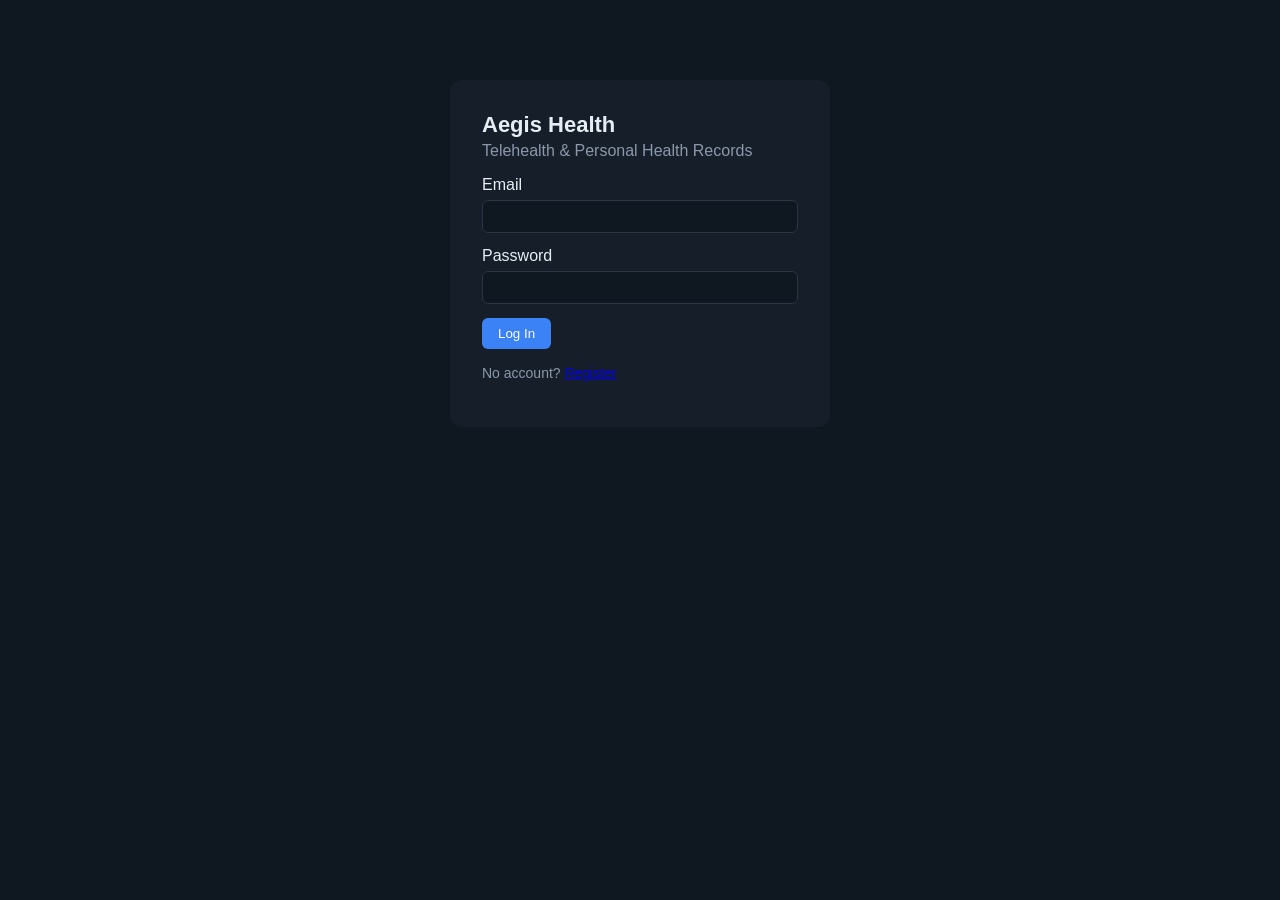
==== frontend/dashboard.html @ d4911ca4 "ready!!!" ====
<!DOCTYPE html>
<html lang="en">
<head>
<meta charset="UTF-8">
<title>Aegis Health - Dashboard</title>
<link rel="stylesheet" href="style.css">
</head>
<body>
  <nav>
    <span class="brand">Aegis Health</span>
    <span id="whoami"></span>
    <button id="logout">Log out</button>
  </nav>

  <main class="grid">
    <section class="card">
      <h2>My Records</h2>
      <button id="loadRecords">Refresh</button>
      <div id="records"></div>
      <h3>Add note</h3>
      <input id="recTitle" placeholder="Title">
      <textarea id="recContent" placeholder="Content"></textarea>
      <button id="addRecord">Add</button>
    </section>

    <section class="card">
      <h2>Look up a record by ID</h2>
      <!-- Direct object reference lookup, exactly as a client would expose it -->
      <input id="lookupId" type="number" placeholder="Record ID">
      <button id="lookupBtn">Fetch</button>
      <pre id="lookupResult"></pre>
    </section>

    <section class="card">
      <h2>Import lab report from URL</h2>
      <input id="importTitle" placeholder="Title">
      <input id="importUrl" placeholder="https://provider.example.com/report.pdf">
      <button id="importBtn">Import</button>
      <pre id="importResult"></pre>
    </section>

    <section class="card">
      <h2>Prescriptions & Refills</h2>
      <input id="rxPatientId" type="number" placeholder="Patient ID">
      <button id="loadRx">Load</button>
      <div id="rxList"></div>
      <h3>Request refill</h3>
      <input id="refillPrescriptionId" type="number" placeholder="Prescription ID">
      <input id="refillQty" type="number" placeholder="Quantity">
      <button id="refillBtn">Request Refill</button>
      <pre id="refillResult"></pre>
    </section>

    <section class="card">
      <h2>AI Symptom Checker</h2>
      <div id="chatLog"></div>
      <input id="chatInput" placeholder="Describe your symptoms...">
      <button id="chatSend">Send</button>
    </section>

    <section class="card">
      <h2>Messages</h2>
      <input id="msgTo" type="number" placeholder="Recipient user ID">
      <input id="msgBody" placeholder="Message">
      <button id="msgSend">Send</button>
      <input id="threadWith" type="number" placeholder="View thread with user ID">
      <button id="threadLoad">Load thread</button>
      <div id="msgThread"></div>
    </section>
  </main>

  <script src="app.js"></script>
  <script>
    (async () => {
      try {
        const me = await api('/api/v2/auth/me', 'GET');
        document.getElementById('whoami').textContent = `${me.full_name} (${me.role}, id ${me.id})`;
      } catch (e) {
        window.location.href = 'index.html';
      }
    })();

    document.getElementById('logout').onclick = () => {
      localStorage.clear();
      window.location.href = 'index.html';
    };

    document.getElementById('loadRecords').onclick = async () => {
      const recs = await api('/api/v2/records', 'GET');
      document.getElementById('records').innerHTML = recs.map(r =>
        `<div class="rec"><b>#${r.id} ${r.title}</b> (${r.record_type})<br>${r.content_text || ''}</div>`
      ).join('');
    };

    document.getElementById('addRecord').onclick = async () => {
      await api('/api/v2/records', 'POST', {
        title: document.getElementById('recTitle').value,
        record_type: 'note',
        content_text: document.getElementById('recContent').value,
      });
      document.getElementById('loadRecords').click();
    };

    document.getElementById('lookupBtn').onclick = async () => {
      const id = document.getElementById('lookupId').value;
      try {
        const rec = await api(`/api/v2/records/${id}`, 'GET');
        document.getElementById('lookupResult').textContent = JSON.stringify(rec, null, 2);
      } catch (e) {
        document.getElementById('lookupResult').textContent = e.message;
      }
    };

    document.getElementById('importBtn').onclick = async () => {
      try {
        const rec = await api('/api/v2/records/fetch-from-url', 'POST', {
          title: document.getElementById('importTitle').value,
          source_url: document.getElementById('importUrl').value,
        });
        document.getElementById('importResult').textContent = JSON.stringify(rec, null, 2);
      } catch (e) {
        document.getElementById('importResult').textContent = e.message;
      }
    };

    document.getElementById('loadRx').onclick = async () => {
      const pid = document.getElementById('rxPatientId').value;
      try {
        const list = await api(`/api/v2/pharmacy/prescriptions/${pid}`, 'GET');
        document.getElementById('rxList').innerHTML = list.map(p =>
          `<div>#${p.id} ${p.medication} qty ${p.quantity} refills ${p.refills_used}/${p.refills_allowed} $${p.unit_price}</div>`
        ).join('');
      } catch (e) {
        document.getElementById('rxList').textContent = e.message;
      }
    };

    document.getElementById('refillBtn').onclick = async () => {
      try {
        const res = await api('/api/v2/pharmacy/refill', 'POST', {
          prescription_id: Number(document.getElementById('refillPrescriptionId').value),
          quantity: Number(document.getElementById('refillQty').value),
        });
        document.getElementById('refillResult').textContent = JSON.stringify(res, null, 2);
      } catch (e) {
        document.getElementById('refillResult').textContent = e.message;
      }
    };

    let chatSessionId = null;
    document.getElementById('chatSend').onclick = async () => {
      const input = document.getElementById('chatInput');
      const text = input.value;
      const res = await api('/api/v2/chatbot/chat', 'POST', { session_id: chatSessionId, message: text });
      chatSessionId = res.session_id;
      const log = document.getElementById('chatLog');
      // NOTE: intentionally using innerHTML with unsanitized reply content -
      // reflected/stored XSS surface if the assistant ever echoes injected
      // HTML from a record back into `reply`.
      log.innerHTML += `<div class="you">You: ${text}</div><div class="bot">Assistant: ${res.reply}</div>`;
      input.value = '';
    };

    document.getElementById('msgSend').onclick = async () => {
      await api('/api/v2/messages', 'POST', {
        recipient_id: Number(document.getElementById('msgTo').value),
        body: document.getElementById('msgBody').value,
      });
      document.getElementById('msgBody').value = '';
    };

    document.getElementById('threadLoad').onclick = async () => {
      const uid = document.getElementById('threadWith').value;
      const msgs = await api(`/api/v2/messages/thread/${uid}`, 'GET');
      document.getElementById('msgThread').innerHTML = msgs.map(m =>
        `<div>[${m.sender_id} -> ${m.recipient_id}] ${m.body}</div>`
      ).join('');
    };
  </script>
</body>
</html>
---- frontend/style.css ----
* { box-sizing: border-box; font-family: -apple-system, Segoe UI, Roboto, sans-serif; }
body { margin: 0; background: #0f1720; color: #e6edf3; }
.auth-box { max-width: 380px; margin: 80px auto; background: #161e2a; padding: 32px; border-radius: 12px; }
.auth-box h1 { margin: 0 0 4px; font-size: 22px; }
.sub { color: #8b98a8; margin-top: 0; }
input, textarea, select { width: 100%; padding: 8px; margin: 6px 0 14px; border-radius: 6px; border: 1px solid #2a3644; background: #0f1720; color: #e6edf3; }
button { background: #3b82f6; color: white; border: none; padding: 8px 16px; border-radius: 6px; cursor: pointer; }
button:hover { background: #2563eb; }
.error { color: #f87171; }
.hint { color: #8b98a8; font-size: 14px; }
nav { display: flex; align-items: center; gap: 16px; padding: 14px 24px; background: #161e2a; }
.brand { font-weight: 700; }
#whoami { flex: 1; color: #8b98a8; }
.grid { display: grid; grid-template-columns: repeat(auto-fit, minmax(320px, 1fr)); gap: 16px; padding: 24px; }
.card { background: #161e2a; padding: 18px; border-radius: 10px; }
.card h2 { margin-top: 0; font-size: 16px; }
.rec { background: #0f1720; padding: 8px; border-radius: 6px; margin-bottom: 6px; }
pre { background: #0f1720; padding: 10px; border-radius: 6px; white-space: pre-wrap; word-break: break-all; }
#chatLog { max-height: 220px; overflow-y: auto; margin-bottom: 10px; }
.you { color: #8b98a8; }
.bot { color: #60a5fa; margin-bottom: 8px; }
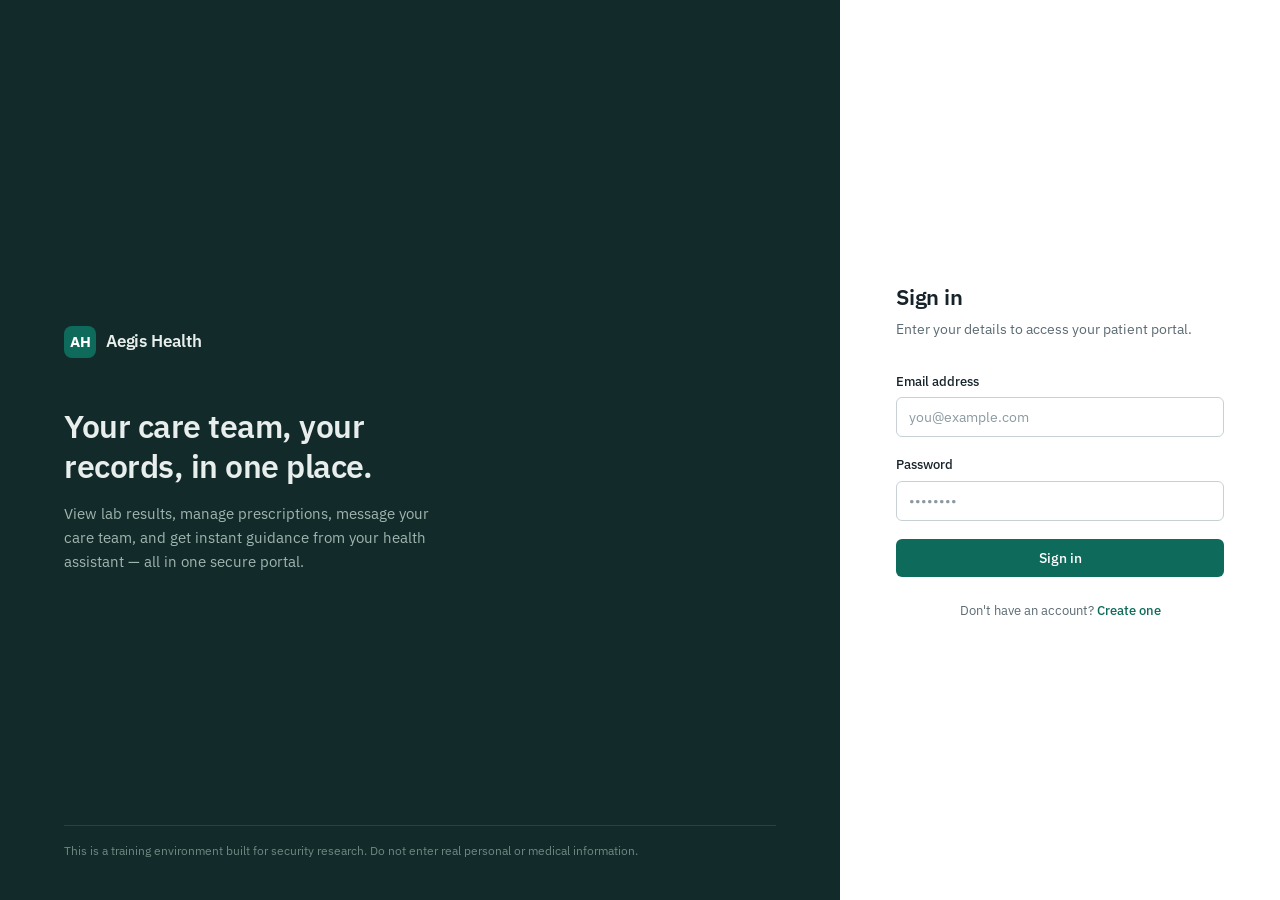
==== commit 7949ca1b: "Redesign frontend: sidebar navigation, clinical UI, remove single-page layout" ====
--- a/frontend/dashboard.html
+++ b/frontend/dashboard.html
@@ -2,79 +2,294 @@
 <html lang="en">
 <head>
 <meta charset="UTF-8">
-<title>Aegis Health - Dashboard</title>
+<meta name="viewport" content="width=device-width, initial-scale=1">
+<title>Aegis Health — Patient Portal</title>
 <link rel="stylesheet" href="style.css">
 </head>
 <body>
-  <nav>
-    <span class="brand">Aegis Health</span>
-    <span id="whoami"></span>
-    <button id="logout">Log out</button>
-  </nav>
-
-  <main class="grid">
-    <section class="card">
-      <h2>My Records</h2>
-      <button id="loadRecords">Refresh</button>
-      <div id="records"></div>
-      <h3>Add note</h3>
-      <input id="recTitle" placeholder="Title">
-      <textarea id="recContent" placeholder="Content"></textarea>
-      <button id="addRecord">Add</button>
-    </section>
-
-    <section class="card">
-      <h2>Look up a record by ID</h2>
-      <!-- Direct object reference lookup, exactly as a client would expose it -->
-      <input id="lookupId" type="number" placeholder="Record ID">
-      <button id="lookupBtn">Fetch</button>
-      <pre id="lookupResult"></pre>
-    </section>
-
-    <section class="card">
-      <h2>Import lab report from URL</h2>
-      <input id="importTitle" placeholder="Title">
-      <input id="importUrl" placeholder="https://provider.example.com/report.pdf">
-      <button id="importBtn">Import</button>
-      <pre id="importResult"></pre>
-    </section>
-
-    <section class="card">
-      <h2>Prescriptions & Refills</h2>
-      <input id="rxPatientId" type="number" placeholder="Patient ID">
-      <button id="loadRx">Load</button>
-      <div id="rxList"></div>
-      <h3>Request refill</h3>
-      <input id="refillPrescriptionId" type="number" placeholder="Prescription ID">
-      <input id="refillQty" type="number" placeholder="Quantity">
-      <button id="refillBtn">Request Refill</button>
-      <pre id="refillResult"></pre>
-    </section>
-
-    <section class="card">
-      <h2>AI Symptom Checker</h2>
-      <div id="chatLog"></div>
-      <input id="chatInput" placeholder="Describe your symptoms...">
-      <button id="chatSend">Send</button>
-    </section>
-
-    <section class="card">
-      <h2>Messages</h2>
-      <input id="msgTo" type="number" placeholder="Recipient user ID">
-      <input id="msgBody" placeholder="Message">
-      <button id="msgSend">Send</button>
-      <input id="threadWith" type="number" placeholder="View thread with user ID">
-      <button id="threadLoad">Load thread</button>
-      <div id="msgThread"></div>
-    </section>
-  </main>
+  <div class="app-shell">
+
+    <aside class="sidebar">
+      <div class="mark">
+        <div class="mark-icon">AH</div>
+        <div class="mark-text">Aegis Health</div>
+      </div>
+      <nav>
+        <div class="nav-item active" data-section="overview">
+          <span class="nav-icon"><svg viewBox="0 0 24 24" fill="none" stroke="currentColor" stroke-width="1.8"><rect x="3" y="3" width="7" height="9" rx="1.5"/><rect x="14" y="3" width="7" height="5" rx="1.5"/><rect x="14" y="12" width="7" height="9" rx="1.5"/><rect x="3" y="16" width="7" height="5" rx="1.5"/></svg></span>
+          Overview
+        </div>
+        <div class="nav-item" data-section="records">
+          <span class="nav-icon"><svg viewBox="0 0 24 24" fill="none" stroke="currentColor" stroke-width="1.8"><path d="M14 2H6a2 2 0 0 0-2 2v16a2 2 0 0 0 2 2h12a2 2 0 0 0 2-2V8z"/><path d="M14 2v6h6"/><path d="M9 13h6M9 17h6"/></svg></span>
+          Health Records
+        </div>
+        <div class="nav-item" data-section="pharmacy">
+          <span class="nav-icon"><svg viewBox="0 0 24 24" fill="none" stroke="currentColor" stroke-width="1.8"><rect x="3" y="7" width="18" height="13" rx="1.5"/><path d="M8 7V5a2 2 0 0 1 2-2h4a2 2 0 0 1 2 2v2"/><path d="M12 11v5M9.5 13.5h5"/></svg></span>
+          Prescriptions
+        </div>
+        <div class="nav-item" data-section="messages">
+          <span class="nav-icon"><svg viewBox="0 0 24 24" fill="none" stroke="currentColor" stroke-width="1.8"><path d="M21 15a2 2 0 0 1-2 2H7l-4 4V5a2 2 0 0 1 2-2h14a2 2 0 0 1 2 2z"/></svg></span>
+          Messages
+        </div>
+        <div class="nav-item" data-section="assistant">
+          <span class="nav-icon"><svg viewBox="0 0 24 24" fill="none" stroke="currentColor" stroke-width="1.8"><circle cx="12" cy="12" r="9"/><path d="M9 10h.01M15 10h.01M9.5 15a3.5 3.5 0 0 0 5 0"/></svg></span>
+          AI Assistant
+        </div>
+        <div class="nav-item" data-section="import">
+          <span class="nav-icon"><svg viewBox="0 0 24 24" fill="none" stroke="currentColor" stroke-width="1.8"><path d="M12 3v12m0 0l-4-4m4 4l4-4"/><path d="M4 17v2a2 2 0 0 0 2 2h12a2 2 0 0 0 2-2v-2"/></svg></span>
+          Import Records
+        </div>
+      </nav>
+      <div class="sidebar-footer">
+        <div class="identity">
+          <div class="avatar" id="avatarInitial">·</div>
+          <div class="identity-text">
+            <div class="identity-name" id="whoamiName">Loading…</div>
+            <div class="identity-role" id="whoamiRole">&nbsp;</div>
+          </div>
+        </div>
+        <button class="logout-link" id="logout">Sign out</button>
+      </div>
+    </aside>
+
+    <div class="main">
+      <div class="topbar">
+        <h1 id="pageTitle">Overview</h1>
+        <div class="topbar-meta" id="pageMeta"></div>
+      </div>
+
+      <div class="content">
+
+        <!-- ── OVERVIEW ───────────────────────────────── -->
+        <section class="section-view active" id="view-overview">
+          <div class="panel">
+            <div class="panel-header">
+              <div>
+                <h2>Look up a record</h2>
+                <div class="panel-sub">Fetch any record by its ID</div>
+              </div>
+            </div>
+            <div class="panel-body">
+              <div class="inline-form">
+                <div class="field">
+                  <label>Record ID</label>
+                  <input id="lookupId" type="number" placeholder="e.g. 3">
+                </div>
+                <button class="btn-secondary" id="lookupBtn">Fetch record</button>
+              </div>
+              <div class="result-box" id="lookupResult" style="display:none;"></div>
+            </div>
+          </div>
+
+          <div class="panel">
+            <div class="panel-header">
+              <div>
+                <h2>My health records</h2>
+                <div class="panel-sub">Recent entries from you and your care team</div>
+              </div>
+              <button class="btn-secondary btn-sm" id="refreshOverview">Refresh</button>
+            </div>
+            <div class="panel-body flush" id="overviewRecords">
+              <div class="empty-state">Click refresh to load your records.</div>
+            </div>
+          </div>
+        </section>
+
+        <!-- ── RECORDS ────────────────────────────────── -->
+        <section class="section-view" id="view-records">
+          <div class="panel">
+            <div class="panel-header">
+              <div>
+                <h2>My health records</h2>
+                <div class="panel-sub">Lab reports, imaging, and notes</div>
+              </div>
+              <button class="btn-secondary btn-sm" id="loadRecords">Refresh</button>
+            </div>
+            <div class="panel-body flush" id="records"></div>
+          </div>
+
+          <div class="panel">
+            <div class="panel-header">
+              <div>
+                <h2>Add a note</h2>
+                <div class="panel-sub">Add a personal note to your record</div>
+              </div>
+            </div>
+            <div class="panel-body">
+              <div class="field">
+                <label>Title</label>
+                <input id="recTitle" placeholder="e.g. Follow-up reminder">
+              </div>
+              <div class="field">
+                <label>Content</label>
+                <textarea id="recContent" placeholder="Write your note…"></textarea>
+              </div>
+              <button class="btn-primary" style="width:auto;" id="addRecord">Add note</button>
+            </div>
+          </div>
+        </section>
+
+        <!-- ── PHARMACY ───────────────────────────────── -->
+        <section class="section-view" id="view-pharmacy">
+          <div class="panel">
+            <div class="panel-header">
+              <div>
+                <h2>Prescriptions</h2>
+                <div class="panel-sub">View active prescriptions by patient ID</div>
+              </div>
+            </div>
+            <div class="panel-body">
+              <div class="inline-form">
+                <div class="field">
+                  <label>Patient ID</label>
+                  <input id="rxPatientId" type="number" placeholder="e.g. 1">
+                </div>
+                <button class="btn-secondary" id="loadRx">Load</button>
+              </div>
+            </div>
+            <div class="panel-body flush" id="rxList"></div>
+          </div>
+
+          <div class="panel">
+            <div class="panel-header">
+              <div>
+                <h2>Request a refill</h2>
+                <div class="panel-sub">Request additional medication on an active prescription</div>
+              </div>
+            </div>
+            <div class="panel-body">
+              <div class="form-row">
+                <div class="field">
+                  <label>Prescription ID</label>
+                  <input id="refillPrescriptionId" type="number" placeholder="e.g. 1">
+                </div>
+                <div class="field">
+                  <label>Quantity</label>
+                  <input id="refillQty" type="number" placeholder="e.g. 30">
+                </div>
+              </div>
+              <button class="btn-primary" style="width:auto;" id="refillBtn">Request refill</button>
+              <div class="result-box" id="refillResult" style="display:none;"></div>
+            </div>
+          </div>
+        </section>
+
+        <!-- ── MESSAGES ───────────────────────────────── -->
+        <section class="section-view" id="view-messages">
+          <div class="panel">
+            <div class="panel-header">
+              <div>
+                <h2>Send a message</h2>
+                <div class="panel-sub">Message a member of your care team</div>
+              </div>
+            </div>
+            <div class="panel-body">
+              <div class="form-row">
+                <div class="field">
+                  <label>Recipient user ID</label>
+                  <input id="msgTo" type="number" placeholder="e.g. 3">
+                </div>
+              </div>
+              <div class="field">
+                <label>Message</label>
+                <textarea id="msgBody" placeholder="Write your message…"></textarea>
+              </div>
+              <button class="btn-primary" style="width:auto;" id="msgSend">Send message</button>
+            </div>
+          </div>
+
+          <div class="panel">
+            <div class="panel-header">
+              <div>
+                <h2>View a thread</h2>
+                <div class="panel-sub">View messages exchanged with a user ID</div>
+              </div>
+            </div>
+            <div class="panel-body">
+              <div class="inline-form">
+                <div class="field">
+                  <label>User ID</label>
+                  <input id="threadWith" type="number" placeholder="e.g. 3">
+                </div>
+                <button class="btn-secondary" id="threadLoad">Load thread</button>
+              </div>
+            </div>
+            <div class="panel-body flush" id="msgThread"></div>
+          </div>
+        </section>
+
+        <!-- ── AI ASSISTANT ───────────────────────────── -->
+        <section class="section-view" id="view-assistant">
+          <div class="panel">
+            <div class="panel-header">
+              <div>
+                <h2>AI symptom checker</h2>
+                <div class="panel-sub">Describe how you're feeling for general guidance</div>
+              </div>
+            </div>
+            <div class="chat-thread" id="chatLog"></div>
+            <div class="chat-input-row">
+              <input id="chatInput" placeholder="Describe your symptoms…">
+              <button class="btn-primary" style="width:auto;" id="chatSend">Send</button>
+            </div>
+            <div class="disclaimer-note">This assistant does not provide medical diagnoses. For emergencies, contact your care team directly.</div>
+          </div>
+        </section>
+
+        <!-- ── IMPORT ─────────────────────────────────── -->
+        <section class="section-view" id="view-import">
+          <div class="panel">
+            <div class="panel-header">
+              <div>
+                <h2>Import a lab report</h2>
+                <div class="panel-sub">Import results from an external provider by URL</div>
+              </div>
+            </div>
+            <div class="panel-body">
+              <div class="field">
+                <label>Title</label>
+                <input id="importTitle" placeholder="e.g. Quest Diagnostics — Q3 Panel">
+              </div>
+              <div class="field">
+                <label>Source URL</label>
+                <input id="importUrl" placeholder="https://provider.example.com/report.pdf">
+              </div>
+              <button class="btn-primary" style="width:auto;" id="importBtn">Import record</button>
+              <div class="result-box" id="importResult" style="display:none;"></div>
+            </div>
+          </div>
+        </section>
+
+      </div>
+    </div>
+  </div>
 
   <script src="app.js"></script>
   <script>
+    // ── Navigation ─────────────────────────────────────────
+    const titles = {
+      overview: 'Overview', records: 'Health Records', pharmacy: 'Prescriptions',
+      messages: 'Messages', assistant: 'AI Assistant', import: 'Import Records'
+    };
+    document.querySelectorAll('.nav-item').forEach(item => {
+      item.addEventListener('click', () => {
+        document.querySelectorAll('.nav-item').forEach(n => n.classList.remove('active'));
+        document.querySelectorAll('.section-view').forEach(v => v.classList.remove('active'));
+        item.classList.add('active');
+        const key = item.dataset.section;
+        document.getElementById('view-' + key).classList.add('active');
+        document.getElementById('pageTitle').textContent = titles[key];
+      });
+    });
+
+    // ── Identity ───────────────────────────────────────────
     (async () => {
       try {
         const me = await api('/api/v2/auth/me', 'GET');
-        document.getElementById('whoami').textContent = `${me.full_name} (${me.role}, id ${me.id})`;
+        document.getElementById('whoamiName').textContent = me.full_name;
+        document.getElementById('whoamiRole').textContent = me.role;
+        document.getElementById('avatarInitial').textContent = me.full_name.charAt(0).toUpperCase();
+        document.getElementById('pageMeta').textContent = `Patient ID: ${me.id}`;
       } catch (e) {
         window.location.href = 'index.html';
       }
@@ -85,11 +300,31 @@
       window.location.href = 'index.html';
     };
 
+    // ── Records rendering helper ─────────────────────────────
+    function renderRecords(recs, target) {
+      if (!recs.length) {
+        target.innerHTML = '<div class="empty-state">No records yet.</div>';
+        return;
+      }
+      target.innerHTML = recs.map(r => `
+        <div class="row-item">
+          <div>
+            <div class="row-title">${r.title || '(untitled)'}</div>
+            <div class="row-meta">#${r.id} · ${new Date(r.created_at).toLocaleDateString()}</div>
+            ${r.content_text ? `<div class="row-body">${r.content_text}</div>` : ''}
+          </div>
+          <span class="tag">${r.record_type}</span>
+        </div>
+      `).join('');
+    }
+
     document.getElementById('loadRecords').onclick = async () => {
       const recs = await api('/api/v2/records', 'GET');
-      document.getElementById('records').innerHTML = recs.map(r =>
-        `<div class="rec"><b>#${r.id} ${r.title}</b> (${r.record_type})<br>${r.content_text || ''}</div>`
-      ).join('');
+      renderRecords(recs, document.getElementById('records'));
+    };
+    document.getElementById('refreshOverview').onclick = async () => {
+      const recs = await api('/api/v2/records', 'GET');
+      renderRecords(recs, document.getElementById('overviewRecords'));
     };
 
     document.getElementById('addRecord').onclick = async () => {
@@ -98,52 +333,68 @@
         record_type: 'note',
         content_text: document.getElementById('recContent').value,
       });
+      document.getElementById('recTitle').value = '';
+      document.getElementById('recContent').value = '';
       document.getElementById('loadRecords').click();
     };
 
     document.getElementById('lookupBtn').onclick = async () => {
       const id = document.getElementById('lookupId').value;
+      const box = document.getElementById('lookupResult');
+      box.style.display = 'block';
       try {
         const rec = await api(`/api/v2/records/${id}`, 'GET');
-        document.getElementById('lookupResult').textContent = JSON.stringify(rec, null, 2);
+        box.textContent = JSON.stringify(rec, null, 2);
       } catch (e) {
-        document.getElementById('lookupResult').textContent = e.message;
+        box.textContent = e.message;
       }
     };
 
     document.getElementById('importBtn').onclick = async () => {
+      const box = document.getElementById('importResult');
+      box.style.display = 'block';
       try {
         const rec = await api('/api/v2/records/fetch-from-url', 'POST', {
           title: document.getElementById('importTitle').value,
           source_url: document.getElementById('importUrl').value,
         });
-        document.getElementById('importResult').textContent = JSON.stringify(rec, null, 2);
+        box.textContent = JSON.stringify(rec, null, 2);
       } catch (e) {
-        document.getElementById('importResult').textContent = e.message;
+        box.textContent = e.message;
       }
     };
 
     document.getElementById('loadRx').onclick = async () => {
       const pid = document.getElementById('rxPatientId').value;
+      const target = document.getElementById('rxList');
       try {
         const list = await api(`/api/v2/pharmacy/prescriptions/${pid}`, 'GET');
-        document.getElementById('rxList').innerHTML = list.map(p =>
-          `<div>#${p.id} ${p.medication} qty ${p.quantity} refills ${p.refills_used}/${p.refills_allowed} $${p.unit_price}</div>`
-        ).join('');
+        if (!list.length) { target.innerHTML = '<div class="empty-state">No prescriptions found.</div>'; return; }
+        target.innerHTML = list.map(p => `
+          <div class="row-item">
+            <div>
+              <div class="row-title">${p.medication}</div>
+              <div class="row-meta">#${p.id} · Qty ${p.quantity} · Refills ${p.refills_used}/${p.refills_allowed} · $${p.unit_price}/unit</div>
+            </div>
+            <span class="tag ${p.status === 'active' ? '' : 'tag-warning'}">${p.status}</span>
+          </div>
+        `).join('');
       } catch (e) {
-        document.getElementById('rxList').textContent = e.message;
+        target.innerHTML = `<div class="empty-state">${e.message}</div>`;
       }
     };
 
     document.getElementById('refillBtn').onclick = async () => {
+      const box = document.getElementById('refillResult');
+      box.style.display = 'block';
       try {
         const res = await api('/api/v2/pharmacy/refill', 'POST', {
           prescription_id: Number(document.getElementById('refillPrescriptionId').value),
           quantity: Number(document.getElementById('refillQty').value),
         });
-        document.getElementById('refillResult').textContent = JSON.stringify(res, null, 2);
+        box.textContent = JSON.stringify(res, null, 2);
       } catch (e) {
-        document.getElementById('refillResult').textContent = e.message;
+        box.textContent = e.message;
       }
     };
 
@@ -151,15 +402,19 @@
     document.getElementById('chatSend').onclick = async () => {
       const input = document.getElementById('chatInput');
       const text = input.value;
+      if (!text.trim()) return;
+      const log = document.getElementById('chatLog');
+      log.innerHTML += `<div class="chat-msg user"><div class="chat-bubble">${text}</div></div>`;
+      input.value = '';
+      log.scrollTop = log.scrollHeight;
       const res = await api('/api/v2/chatbot/chat', 'POST', { session_id: chatSessionId, message: text });
       chatSessionId = res.session_id;
-      const log = document.getElementById('chatLog');
-      // NOTE: intentionally using innerHTML with unsanitized reply content -
-      // reflected/stored XSS surface if the assistant ever echoes injected
-      // HTML from a record back into `reply`.
-      log.innerHTML += `<div class="you">You: ${text}</div><div class="bot">Assistant: ${res.reply}</div>`;
-      input.value = '';
-    };
+      log.innerHTML += `<div class="chat-msg assistant"><div class="chat-bubble">${res.reply}</div></div>`;
+      log.scrollTop = log.scrollHeight;
+    };
+    document.getElementById('chatInput').addEventListener('keydown', (e) => {
+      if (e.key === 'Enter') document.getElementById('chatSend').click();
+    });
 
     document.getElementById('msgSend').onclick = async () => {
       await api('/api/v2/messages', 'POST', {
@@ -171,11 +426,21 @@
 
     document.getElementById('threadLoad').onclick = async () => {
       const uid = document.getElementById('threadWith').value;
+      const target = document.getElementById('msgThread');
       const msgs = await api(`/api/v2/messages/thread/${uid}`, 'GET');
-      document.getElementById('msgThread').innerHTML = msgs.map(m =>
-        `<div>[${m.sender_id} -> ${m.recipient_id}] ${m.body}</div>`
-      ).join('');
-    };
+      if (!msgs.length) { target.innerHTML = '<div class="empty-state">No messages found.</div>'; return; }
+      target.innerHTML = msgs.map(m => `
+        <div class="row-item">
+          <div>
+            <div class="row-meta">From user #${m.sender_id} → To user #${m.recipient_id}</div>
+            <div class="row-body">${m.body}</div>
+          </div>
+        </div>
+      `).join('');
+    };
+
+    // Load overview records on first paint
+    document.getElementById('refreshOverview').click();
   </script>
 </body>
 </html>
--- a/frontend/style.css
+++ b/frontend/style.css
@@ -1,21 +1,525 @@
-* { box-sizing: border-box; font-family: -apple-system, Segoe UI, Roboto, sans-serif; }
-body { margin: 0; background: #0f1720; color: #e6edf3; }
-.auth-box { max-width: 380px; margin: 80px auto; background: #161e2a; padding: 32px; border-radius: 12px; }
-.auth-box h1 { margin: 0 0 4px; font-size: 22px; }
-.sub { color: #8b98a8; margin-top: 0; }
-input, textarea, select { width: 100%; padding: 8px; margin: 6px 0 14px; border-radius: 6px; border: 1px solid #2a3644; background: #0f1720; color: #e6edf3; }
-button { background: #3b82f6; color: white; border: none; padding: 8px 16px; border-radius: 6px; cursor: pointer; }
-button:hover { background: #2563eb; }
-.error { color: #f87171; }
-.hint { color: #8b98a8; font-size: 14px; }
-nav { display: flex; align-items: center; gap: 16px; padding: 14px 24px; background: #161e2a; }
-.brand { font-weight: 700; }
-#whoami { flex: 1; color: #8b98a8; }
-.grid { display: grid; grid-template-columns: repeat(auto-fit, minmax(320px, 1fr)); gap: 16px; padding: 24px; }
-.card { background: #161e2a; padding: 18px; border-radius: 10px; }
-.card h2 { margin-top: 0; font-size: 16px; }
-.rec { background: #0f1720; padding: 8px; border-radius: 6px; margin-bottom: 6px; }
-pre { background: #0f1720; padding: 10px; border-radius: 6px; white-space: pre-wrap; word-break: break-all; }
-#chatLog { max-height: 220px; overflow-y: auto; margin-bottom: 10px; }
-.you { color: #8b98a8; }
-.bot { color: #60a5fa; margin-bottom: 8px; }
+/* ──────────────────────────────────────────────────────────
+   Aegis Health — Design System
+   Clinical trust through restraint: light surfaces, one
+   accent color, generous whitespace, flat bordered panels.
+   ────────────────────────────────────────────────────────── */
+
+@import url('https://fonts.googleapis.com/css2?family=IBM+Plex+Sans:wght@400;500;600;700&family=IBM+Plex+Mono:wght@500&display=swap');
+
+:root {
+  --bg:          #F6F8F9;
+  --surface:     #FFFFFF;
+  --surface-alt: #EEF2F3;
+  --sidebar-bg:  #132A2A;
+  --sidebar-text:#AEC4C0;
+  --sidebar-text-active: #FFFFFF;
+  --primary:     #0E6B5C;
+  --primary-hover: #0A5447;
+  --primary-tint:#E4F1EE;
+  --text:        #16232A;
+  --text-muted:  #5B6B72;
+  --text-faint:  #8B9AA0;
+  --border:      #E0E6E8;
+  --border-strong: #C7D0D3;
+  --danger:      #B3261E;
+  --danger-tint: #FBEAE9;
+  --warning:     #8A5A00;
+  --warning-tint:#FCF2DC;
+  --success:     #0E6B5C;
+  --radius:      6px;
+  --shadow-sm:   0 1px 2px rgba(22,35,42,0.06);
+  --font:        'IBM Plex Sans', -apple-system, BlinkMacSystemFont, sans-serif;
+  --font-mono:   'IBM Plex Mono', monospace;
+}
+
+* { box-sizing: border-box; margin: 0; padding: 0; }
+
+html, body {
+  height: 100%;
+  font-family: var(--font);
+  background: var(--bg);
+  color: var(--text);
+  font-size: 14px;
+  line-height: 1.5;
+  -webkit-font-smoothing: antialiased;
+}
+
+/* ── Auth pages (login / register) ─────────────────────────── */
+
+.auth-shell {
+  min-height: 100vh;
+  display: flex;
+  background: var(--bg);
+}
+
+.auth-side {
+  flex: 1;
+  background: var(--sidebar-bg);
+  color: #E7EEEC;
+  display: flex;
+  flex-direction: column;
+  justify-content: center;
+  padding: 64px;
+  position: relative;
+}
+
+.auth-side .mark {
+  display: inline-flex;
+  align-items: center;
+  gap: 10px;
+  margin-bottom: 48px;
+}
+
+.auth-side .mark-icon {
+  width: 32px;
+  height: 32px;
+  border-radius: 8px;
+  background: var(--primary);
+  display: flex;
+  align-items: center;
+  justify-content: center;
+  font-weight: 700;
+  font-size: 15px;
+  color: white;
+}
+
+.auth-side .mark-text {
+  font-size: 17px;
+  font-weight: 600;
+  letter-spacing: -0.01em;
+}
+
+.auth-side h1 {
+  font-size: 32px;
+  font-weight: 600;
+  line-height: 1.25;
+  letter-spacing: -0.015em;
+  max-width: 420px;
+  margin-bottom: 16px;
+}
+
+.auth-side p {
+  color: #9FB5B0;
+  font-size: 15px;
+  max-width: 380px;
+  line-height: 1.6;
+}
+
+.auth-side .disclosure {
+  position: absolute;
+  bottom: 40px;
+  left: 64px;
+  right: 64px;
+  font-size: 12px;
+  color: #6E8882;
+  border-top: 1px solid #28423E;
+  padding-top: 16px;
+}
+
+.auth-form-panel {
+  width: 440px;
+  display: flex;
+  flex-direction: column;
+  justify-content: center;
+  padding: 64px 56px;
+  background: var(--surface);
+}
+
+.auth-form-panel h2 {
+  font-size: 22px;
+  font-weight: 600;
+  margin-bottom: 6px;
+  letter-spacing: -0.01em;
+}
+
+.auth-form-panel .sub {
+  color: var(--text-muted);
+  font-size: 14px;
+  margin-bottom: 32px;
+}
+
+.field { margin-bottom: 18px; }
+
+.field label {
+  display: block;
+  font-size: 13px;
+  font-weight: 500;
+  color: var(--text);
+  margin-bottom: 6px;
+}
+
+.field .hint {
+  font-size: 12px;
+  color: var(--text-faint);
+  margin-top: 4px;
+}
+
+input[type="text"],
+input[type="email"],
+input[type="password"],
+input[type="number"],
+textarea,
+select {
+  width: 100%;
+  padding: 10px 12px;
+  font-family: var(--font);
+  font-size: 14px;
+  color: var(--text);
+  background: var(--surface);
+  border: 1px solid var(--border-strong);
+  border-radius: var(--radius);
+  transition: border-color 0.12s ease;
+}
+
+input:focus, textarea:focus, select:focus {
+  outline: none;
+  border-color: var(--primary);
+  box-shadow: 0 0 0 3px var(--primary-tint);
+}
+
+input::placeholder, textarea::placeholder { color: var(--text-faint); }
+
+textarea { resize: vertical; min-height: 72px; }
+
+button, .btn {
+  font-family: var(--font);
+  font-size: 14px;
+  font-weight: 500;
+  border: none;
+  border-radius: var(--radius);
+  cursor: pointer;
+  transition: background 0.12s ease;
+}
+
+.btn-primary {
+  background: var(--primary);
+  color: white;
+  padding: 10px 18px;
+  width: 100%;
+}
+.btn-primary:hover { background: var(--primary-hover); }
+
+.btn-secondary {
+  background: var(--surface);
+  color: var(--text);
+  border: 1px solid var(--border-strong);
+  padding: 8px 14px;
+}
+.btn-secondary:hover { background: var(--surface-alt); }
+
+.btn-sm { padding: 6px 12px; font-size: 13px; }
+
+.error-banner {
+  background: var(--danger-tint);
+  color: var(--danger);
+  border: 1px solid #E8B4B0;
+  border-radius: var(--radius);
+  padding: 10px 12px;
+  font-size: 13px;
+  margin-bottom: 16px;
+  display: none;
+}
+.error-banner.show { display: block; }
+
+.auth-switch {
+  margin-top: 24px;
+  font-size: 13px;
+  color: var(--text-muted);
+  text-align: center;
+}
+.auth-switch a { color: var(--primary); text-decoration: none; font-weight: 500; }
+.auth-switch a:hover { text-decoration: underline; }
+
+/* ── App shell ──────────────────────────────────────────────── */
+
+.app-shell {
+  display: flex;
+  min-height: 100vh;
+}
+
+.sidebar {
+  width: 236px;
+  background: var(--sidebar-bg);
+  color: var(--sidebar-text);
+  display: flex;
+  flex-direction: column;
+  flex-shrink: 0;
+  position: fixed;
+  top: 0; left: 0; bottom: 0;
+}
+
+.sidebar .mark {
+  display: flex;
+  align-items: center;
+  gap: 10px;
+  padding: 22px 20px;
+  border-bottom: 1px solid #243D39;
+}
+
+.sidebar .mark-icon {
+  width: 28px; height: 28px;
+  border-radius: 7px;
+  background: var(--primary);
+  display: flex; align-items: center; justify-content: center;
+  font-weight: 700; font-size: 13px; color: white; flex-shrink: 0;
+}
+
+.sidebar .mark-text { font-size: 15px; font-weight: 600; color: white; }
+
+.sidebar nav { flex: 1; padding: 14px 10px; }
+
+.nav-item {
+  display: flex;
+  align-items: center;
+  gap: 11px;
+  padding: 9px 12px;
+  border-radius: var(--radius);
+  color: var(--sidebar-text);
+  font-size: 13.5px;
+  font-weight: 500;
+  cursor: pointer;
+  margin-bottom: 2px;
+  transition: background 0.12s ease, color 0.12s ease;
+  user-select: none;
+}
+
+.nav-item:hover { background: #1C3835; color: var(--sidebar-text-active); }
+
+.nav-item.active {
+  background: var(--primary);
+  color: white;
+}
+
+.nav-item .nav-icon {
+  width: 18px; height: 18px;
+  flex-shrink: 0;
+  display: flex; align-items: center; justify-content: center;
+}
+
+.nav-item svg { width: 17px; height: 17px; }
+
+.sidebar-footer {
+  padding: 14px 20px 20px;
+  border-top: 1px solid #243D39;
+}
+
+.sidebar-footer .identity {
+  display: flex;
+  align-items: center;
+  gap: 10px;
+  margin-bottom: 12px;
+}
+
+.avatar {
+  width: 32px; height: 32px;
+  border-radius: 50%;
+  background: var(--primary);
+  color: white;
+  display: flex; align-items: center; justify-content: center;
+  font-weight: 600; font-size: 13px;
+  flex-shrink: 0;
+}
+
+.identity-text { overflow: hidden; }
+.identity-name {
+  font-size: 13px; font-weight: 500; color: white;
+  white-space: nowrap; overflow: hidden; text-overflow: ellipsis;
+}
+.identity-role {
+  font-size: 11.5px; color: var(--sidebar-text);
+  text-transform: capitalize;
+}
+
+.logout-link {
+  font-size: 12.5px;
+  color: var(--sidebar-text);
+  cursor: pointer;
+  background: none;
+  border: none;
+  padding: 0;
+  text-decoration: none;
+}
+.logout-link:hover { color: white; }
+
+.main {
+  margin-left: 236px;
+  flex: 1;
+  display: flex;
+  flex-direction: column;
+  min-height: 100vh;
+}
+
+.topbar {
+  height: 60px;
+  background: var(--surface);
+  border-bottom: 1px solid var(--border);
+  display: flex;
+  align-items: center;
+  justify-content: space-between;
+  padding: 0 28px;
+  flex-shrink: 0;
+}
+
+.topbar h1 {
+  font-size: 17px;
+  font-weight: 600;
+  letter-spacing: -0.01em;
+}
+
+.topbar .topbar-meta {
+  font-size: 12.5px;
+  color: var(--text-faint);
+}
+
+.content {
+  flex: 1;
+  padding: 28px;
+  max-width: 1040px;
+}
+
+.section-view { display: none; }
+.section-view.active { display: block; }
+
+.panel {
+  background: var(--surface);
+  border: 1px solid var(--border);
+  border-radius: var(--radius);
+  margin-bottom: 20px;
+}
+
+.panel-header {
+  display: flex;
+  align-items: center;
+  justify-content: space-between;
+  padding: 16px 20px;
+  border-bottom: 1px solid var(--border);
+}
+
+.panel-header h2 {
+  font-size: 14.5px;
+  font-weight: 600;
+}
+
+.panel-header .panel-sub {
+  font-size: 12px;
+  color: var(--text-faint);
+  margin-top: 2px;
+}
+
+.panel-body { padding: 18px 20px; }
+
+.panel-body.flush { padding: 0; }
+
+/* record / list rows */
+.row-item {
+  display: flex;
+  justify-content: space-between;
+  align-items: flex-start;
+  padding: 14px 20px;
+  border-bottom: 1px solid var(--border);
+  gap: 16px;
+}
+.row-item:last-child { border-bottom: none; }
+
+.row-title { font-size: 13.5px; font-weight: 500; color: var(--text); }
+.row-meta { font-size: 12px; color: var(--text-faint); margin-top: 2px; }
+.row-body { font-size: 13px; color: var(--text-muted); margin-top: 6px; line-height: 1.5; }
+
+.tag {
+  display: inline-block;
+  font-size: 11px;
+  font-weight: 500;
+  padding: 2px 8px;
+  border-radius: 100px;
+  background: var(--primary-tint);
+  color: var(--primary);
+  text-transform: capitalize;
+}
+
+.tag-warning { background: var(--warning-tint); color: var(--warning); }
+.tag-danger { background: var(--danger-tint); color: var(--danger); }
+
+.empty-state {
+  padding: 40px 20px;
+  text-align: center;
+  color: var(--text-faint);
+  font-size: 13px;
+}
+
+.form-row { display: flex; gap: 12px; }
+.form-row .field { flex: 1; }
+
+.inline-form {
+  display: flex;
+  gap: 10px;
+  align-items: flex-end;
+  flex-wrap: wrap;
+}
+.inline-form .field { margin-bottom: 0; flex: 1; min-width: 140px; }
+
+/* chat */
+.chat-thread {
+  max-height: 340px;
+  overflow-y: auto;
+  padding: 18px 20px;
+  display: flex;
+  flex-direction: column;
+  gap: 12px;
+}
+
+.chat-msg { max-width: 78%; }
+.chat-msg.user { align-self: flex-end; }
+.chat-msg.assistant { align-self: flex-start; }
+
+.chat-bubble {
+  padding: 10px 14px;
+  border-radius: 12px;
+  font-size: 13.5px;
+  line-height: 1.5;
+}
+.chat-msg.user .chat-bubble {
+  background: var(--primary);
+  color: white;
+  border-bottom-right-radius: 3px;
+}
+.chat-msg.assistant .chat-bubble {
+  background: var(--surface-alt);
+  color: var(--text);
+  border-bottom-left-radius: 3px;
+}
+
+.chat-input-row {
+  display: flex;
+  gap: 10px;
+  padding: 14px 20px;
+  border-top: 1px solid var(--border);
+}
+.chat-input-row input { flex: 1; }
+
+.disclaimer-note {
+  font-size: 11.5px;
+  color: var(--text-faint);
+  padding: 10px 20px;
+  background: var(--surface-alt);
+  border-top: 1px solid var(--border);
+}
+
+.result-box {
+  background: var(--surface-alt);
+  border: 1px solid var(--border);
+  border-radius: var(--radius);
+  padding: 12px 14px;
+  font-family: var(--font-mono);
+  font-size: 12px;
+  color: var(--text-muted);
+  white-space: pre-wrap;
+  word-break: break-all;
+  margin-top: 10px;
+  max-height: 200px;
+  overflow-y: auto;
+}
+
+@media (max-width: 860px) {
+  .sidebar { display: none; }
+  .main { margin-left: 0; }
+}
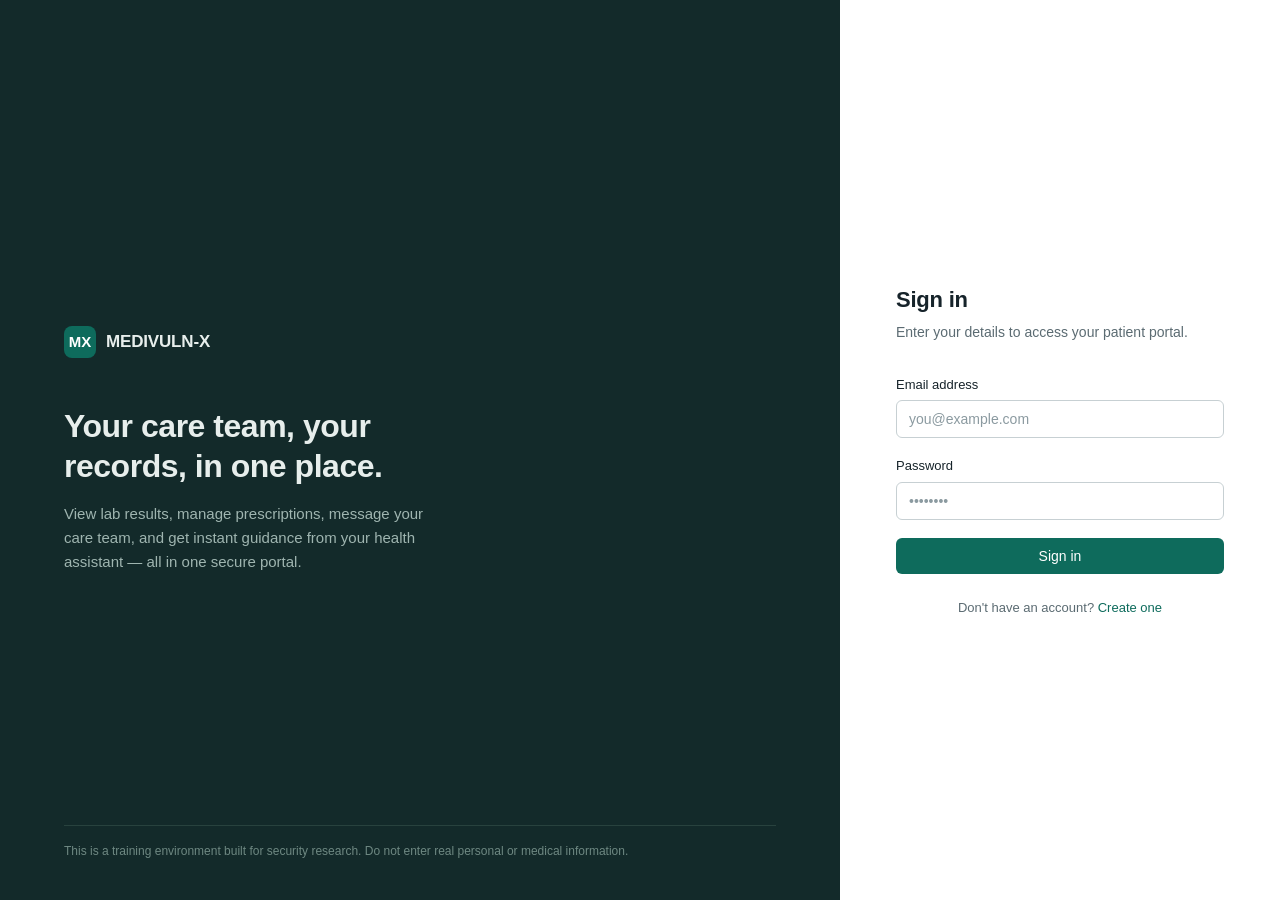
==== commit dea2498f: "updated files" ====
--- a/frontend/dashboard.html
+++ b/frontend/dashboard.html
@@ -3,7 +3,7 @@
 <head>
 <meta charset="UTF-8">
 <meta name="viewport" content="width=device-width, initial-scale=1">
-<title>Aegis Health — Patient Portal</title>
+<title>MEDIVULN-X — Patient Portal</title>
 <link rel="stylesheet" href="style.css">
 </head>
 <body>
@@ -11,8 +11,8 @@
 
     <aside class="sidebar">
       <div class="mark">
-        <div class="mark-icon">AH</div>
-        <div class="mark-text">Aegis Health</div>
+        <div class="mark-icon">MX</div>
+        <div class="mark-text">MEDIVULN-X</div>
       </div>
       <nav>
         <div class="nav-item active" data-section="overview">
--- a/frontend/style.css
+++ b/frontend/style.css
@@ -1,5 +1,5 @@
 /* ──────────────────────────────────────────────────────────
-   Aegis Health — Design System
+   MEDIVULN-X — Design System
    Clinical trust through restraint: light surfaces, one
    accent color, generous whitespace, flat bordered panels.
    ────────────────────────────────────────────────────────── */
